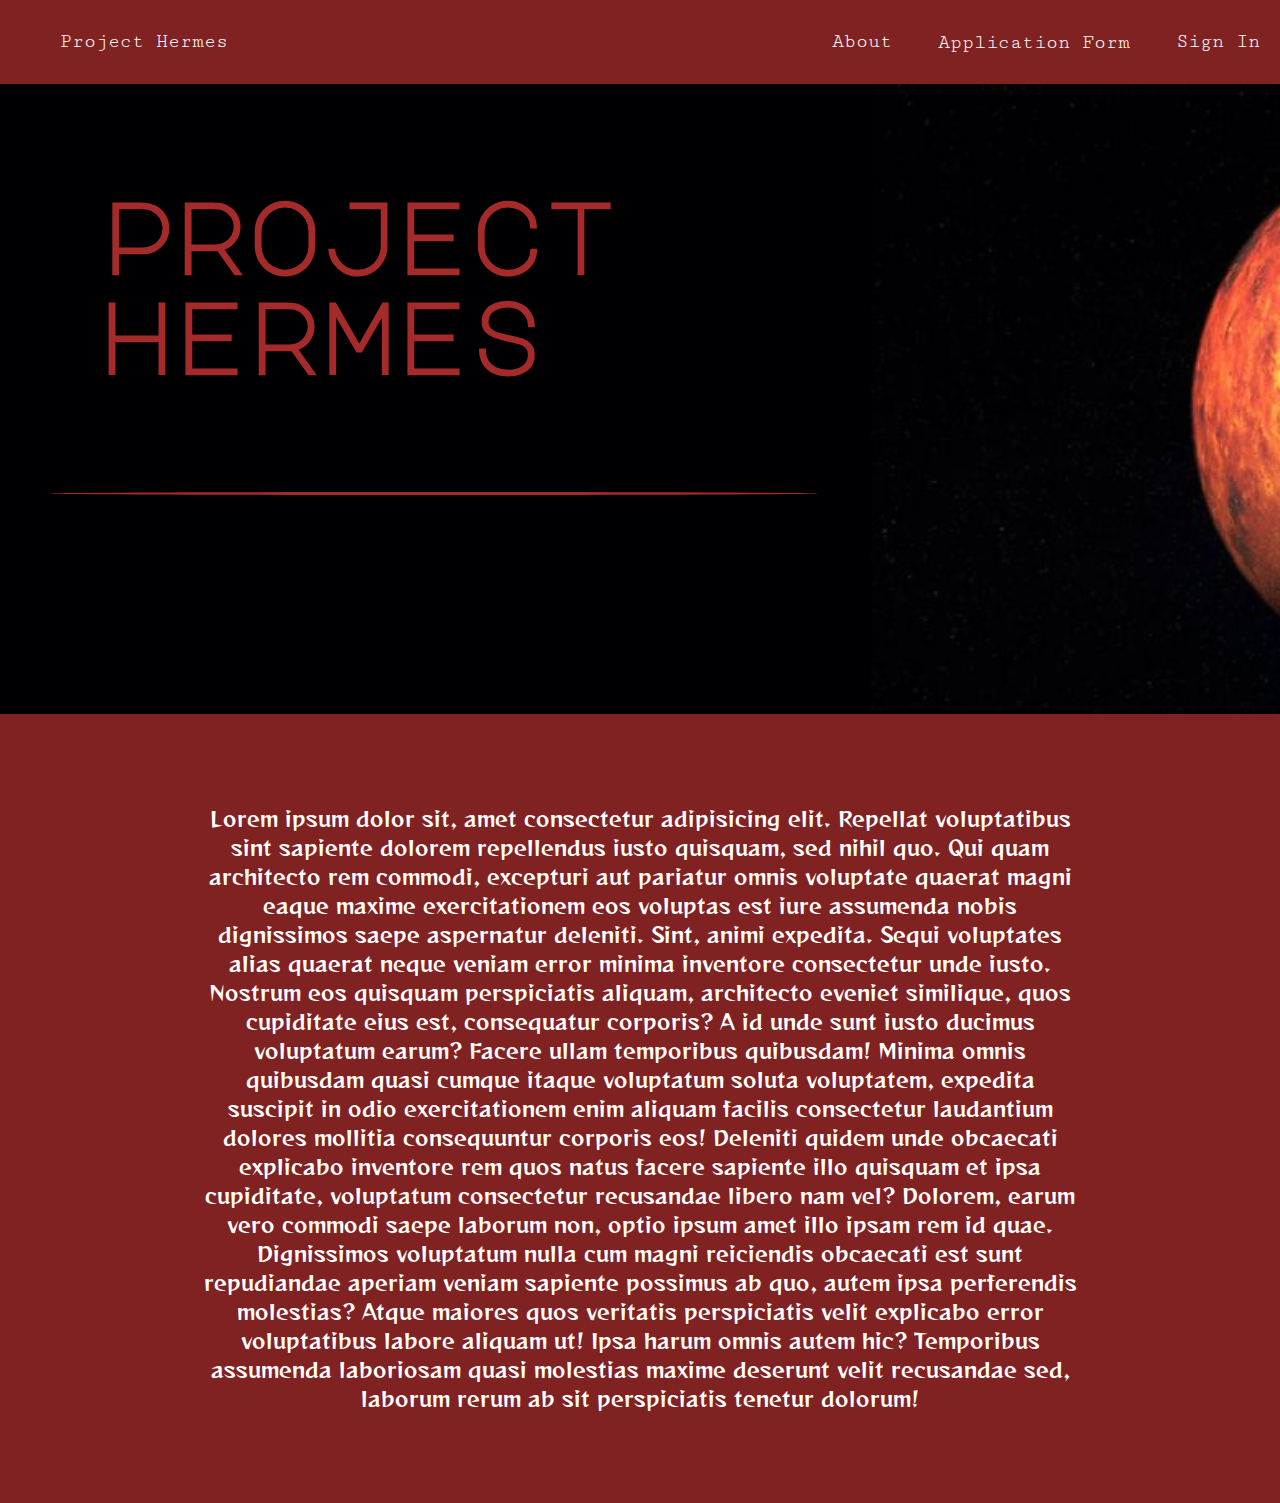
==== index.html @ 304c0268 "Init commit" ====
<!DOCTYPE html>
<html lang="en">

<head>
    <script src="script.js"></script>
    <link href="https://fonts.googleapis.com/css2?family=Cutive+Mono&display=swap" rel="stylesheet">
    <link href="https://fonts.googleapis.com/css2?family=Reggae+One&display=swap" rel="stylesheet">
    <link href="https://fonts.googleapis.com/css2?family=Itim&display=swap" rel="stylesheet">
    <link rel="preconnect" href="https://fonts.gstatic.com">
    <link href="https://fonts.googleapis.com/css2?family=Major+Mono+Display&display=swap" rel="stylesheet">
    <meta charset="UTF-8">
    <meta http-equiv="X-UA-Compatible" content="IE=edge">
    <meta name="viewport" content="width=device-width, initial-scale=1.0">
    <title>Project Hermes | Cosmic Walk</title>
    <link rel="stylesheet" href="style.css">
</head>

<body>
    <div class="mainContent">
        <nav>
            <ul id="navUL">
                <div id="left">
                    <a href="/">
                        <li>Project Hermes</li>
                    </a>
                </div>
                <div id="right">
                    <a href="#main">
                        <li>About</li>
                    </a>
                    <button onclick="authenticate()" id="applyButton">
                        <li>Application Form</li>
                    </button>
                    <a href="sign-in.html">
                        <li>Sign In</li>
                    </a>
                </div>
            </ul>
        </nav>
        <header>
            <h1 id="mainHead">project <br> hermes</h1>
            <hr class="hrHeader">
        </header>
        <div class="main" id="main">
            Lorem ipsum dolor sit, amet consectetur adipisicing elit. Repellat voluptatibus sint sapiente dolorem
            repellendus iusto quisquam, sed nihil quo. Qui quam architecto rem commodi, excepturi aut pariatur omnis
            voluptate quaerat magni eaque maxime exercitationem eos voluptas est iure assumenda nobis dignissimos saepe
            aspernatur deleniti. Sint, animi expedita. Sequi voluptates alias quaerat neque veniam error minima
            inventore
            consectetur unde iusto. Nostrum eos quisquam perspiciatis aliquam, architecto eveniet similique, quos
            cupiditate
            eius est, consequatur corporis? A id unde sunt iusto ducimus voluptatum earum? Facere ullam temporibus
            quibusdam! Minima omnis quibusdam quasi cumque itaque voluptatum soluta voluptatem, expedita suscipit in
            odio
            exercitationem enim aliquam facilis consectetur laudantium dolores mollitia consequuntur corporis eos!
            Deleniti
            quidem unde obcaecati explicabo inventore rem quos natus facere sapiente illo quisquam et ipsa cupiditate,
            voluptatum consectetur recusandae libero nam vel? Dolorem, earum vero commodi saepe laborum non, optio ipsum
            amet illo ipsam rem id quae. Dignissimos voluptatum nulla cum magni reiciendis obcaecati est sunt
            repudiandae
            aperiam veniam sapiente possimus ab quo, autem ipsa perferendis molestias? Atque maiores quos veritatis
            perspiciatis velit explicabo error voluptatibus labore aliquam ut! Ipsa harum omnis autem hic? Temporibus
            assumenda laboriosam quasi molestias maxime deserunt velit recusandae sed, laborum rerum ab sit perspiciatis
            tenetur dolorum!
        </div>
    </div>
    <div id="popUp">
        <div class="logindiv">
            <h1>Login to Apply for Project Hermes</h1>
            <form action="signin.html" id="authForm">
                <input type="text" name="username" id="username" placeholder="Enter Username" autocomplete='off'>
                <input type="password" name="pswd" id="pswd" placeholder="Enter Password" autocomplete="current-password">
                <input onclick="validate()" class="authButton" placeholder="Login" id="submitButton">
            </form>
            <button onclick="goBack()" class="authButton">
                Go Back
            </button>
        </div>
        
    </div>
</body>

</html>
---- style.css ----
* {
    scroll-behavior: smooth;
}
body {
    padding: 0;
    margin: 0;
    background-color: rgba(116, 12, 12, 0.911);

}

#mainHead {
    color: white;
    margin: 0px;
    padding: 100px;
    font-family: 'Major Mono display';
    color: brown;
    font-size: 100px;
}

header {
    background-image: url('header.png');
    background-repeat: no-repeat;
    background-size: cover;
    height: 70vh;
}

.hrHeader {
    background-color: brown;
    height: 3px;
    border: 0px;
    width: 60%;
    border-radius: 50%;
    float: left;
    margin-left: 50px;
}

.main {
    color: white;
    padding: 90px 200px;
    font-family: 'reggae one';
    font-size: 20px;
    text-align: center;
}

nav {
    font-family: 'cutive mono';
    font-size: 20px;
    color: white;
}

#navUL {
    list-style: none;
    display: flex;
    justify-content: space-between;
}
#right {
    display: flex;
}
#right li {
    margin: 10px 20px;
}
#left li {
    margin: 10px 20px;
}
a {
    color: white;
    text-decoration: none;
}

#popUp {
    background-color: rgba(0, 0, 0, 0.377);
    height: 100vh;
    width: 100vw;
    top: 0;
    position: fixed;
    display: none;
    flex-direction: column;
    justify-content: center;
    align-items: center;
    transition-duration: 70ms;
}

.logindiv {
    height: fit-content;
    padding: 30px;
    width: 30%;
    background-color: white;
    border-radius: 10px;
    text-align: center;
}

#authForm input{
    display: flex;
    height: 40px;
    width: 95%;
    background-color: rgba(202, 202, 202, 0.637);
    border: none;
    font-size: 24px;
    padding: 10px;
    margin: 20px 0px;
}

.authButton, #submitButton {
    height: 50px;
    width: 100px;
    background-color: brown;
    font-family: 'itim';
    color: white;
    border: none;
    border-radius: 5px;
    font-size: 19px;
    cursor: pointer;
    margin: 20px;
}

#applyButton {
    background-color: transparent;
    color: white;
    font-family: 'cutive mono';
    font-size: 20px;
    border: none;
    cursor: pointer;
}

#authForm{
    display: flex;
    justify-content: center;
    align-items: center;
    flex-direction: column;
}
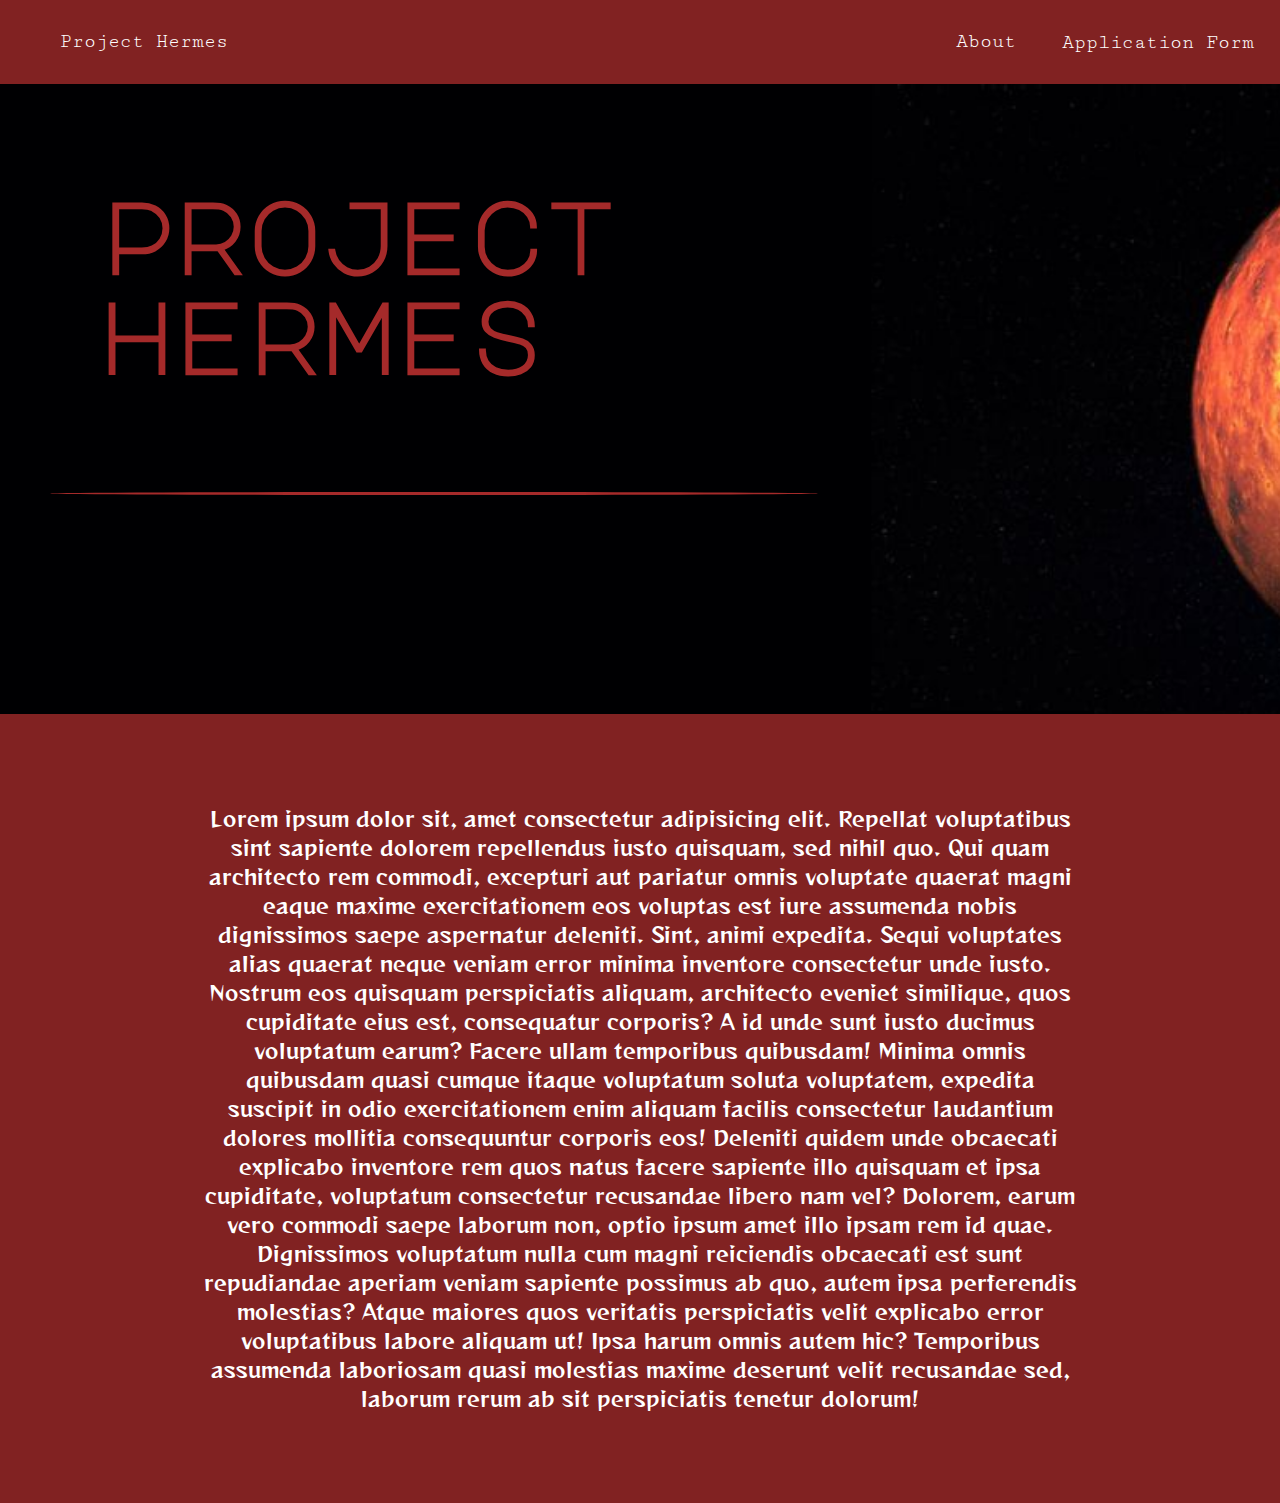
==== commit baab41d6: "added form and more" ====
--- a/index.html
+++ b/index.html
@@ -31,9 +31,7 @@
                     <button onclick="authenticate()" id="applyButton">
                         <li>Application Form</li>
                     </button>
-                    <a href="sign-in.html">
-                        <li>Sign In</li>
-                    </a>
+                
                 </div>
             </ul>
         </nav>
@@ -67,7 +65,7 @@
     <div id="popUp">
         <div class="logindiv">
             <h1>Login to Apply for Project Hermes</h1>
-            <form action="signin.html" id="authForm">
+            <form action="Form.html" id="authForm">
                 <input type="text" name="username" id="username" placeholder="Enter Username" autocomplete='off'>
                 <input type="password" name="pswd" id="pswd" placeholder="Enter Password" autocomplete="current-password">
                 <input onclick="validate()" class="authButton" placeholder="Login" id="submitButton">
--- a/style.css
+++ b/style.css
@@ -89,7 +89,7 @@
     text-align: center;
 }
 
-#authForm input{
+#username, #pswd{
     display: flex;
     height: 40px;
     width: 95%;
@@ -103,14 +103,15 @@
 .authButton, #submitButton {
     height: 50px;
     width: 100px;
-    background-color: brown;
+    background-color: rgb(36, 3, 3);
     font-family: 'itim';
-    color: white;
+    color: rgb(136, 136, 136);
     border: none;
     border-radius: 5px;
     font-size: 19px;
     cursor: pointer;
     margin: 20px;
+    text-align: center;
 }
 
 #applyButton {
@@ -127,4 +128,4 @@
     justify-content: center;
     align-items: center;
     flex-direction: column;
-}
+}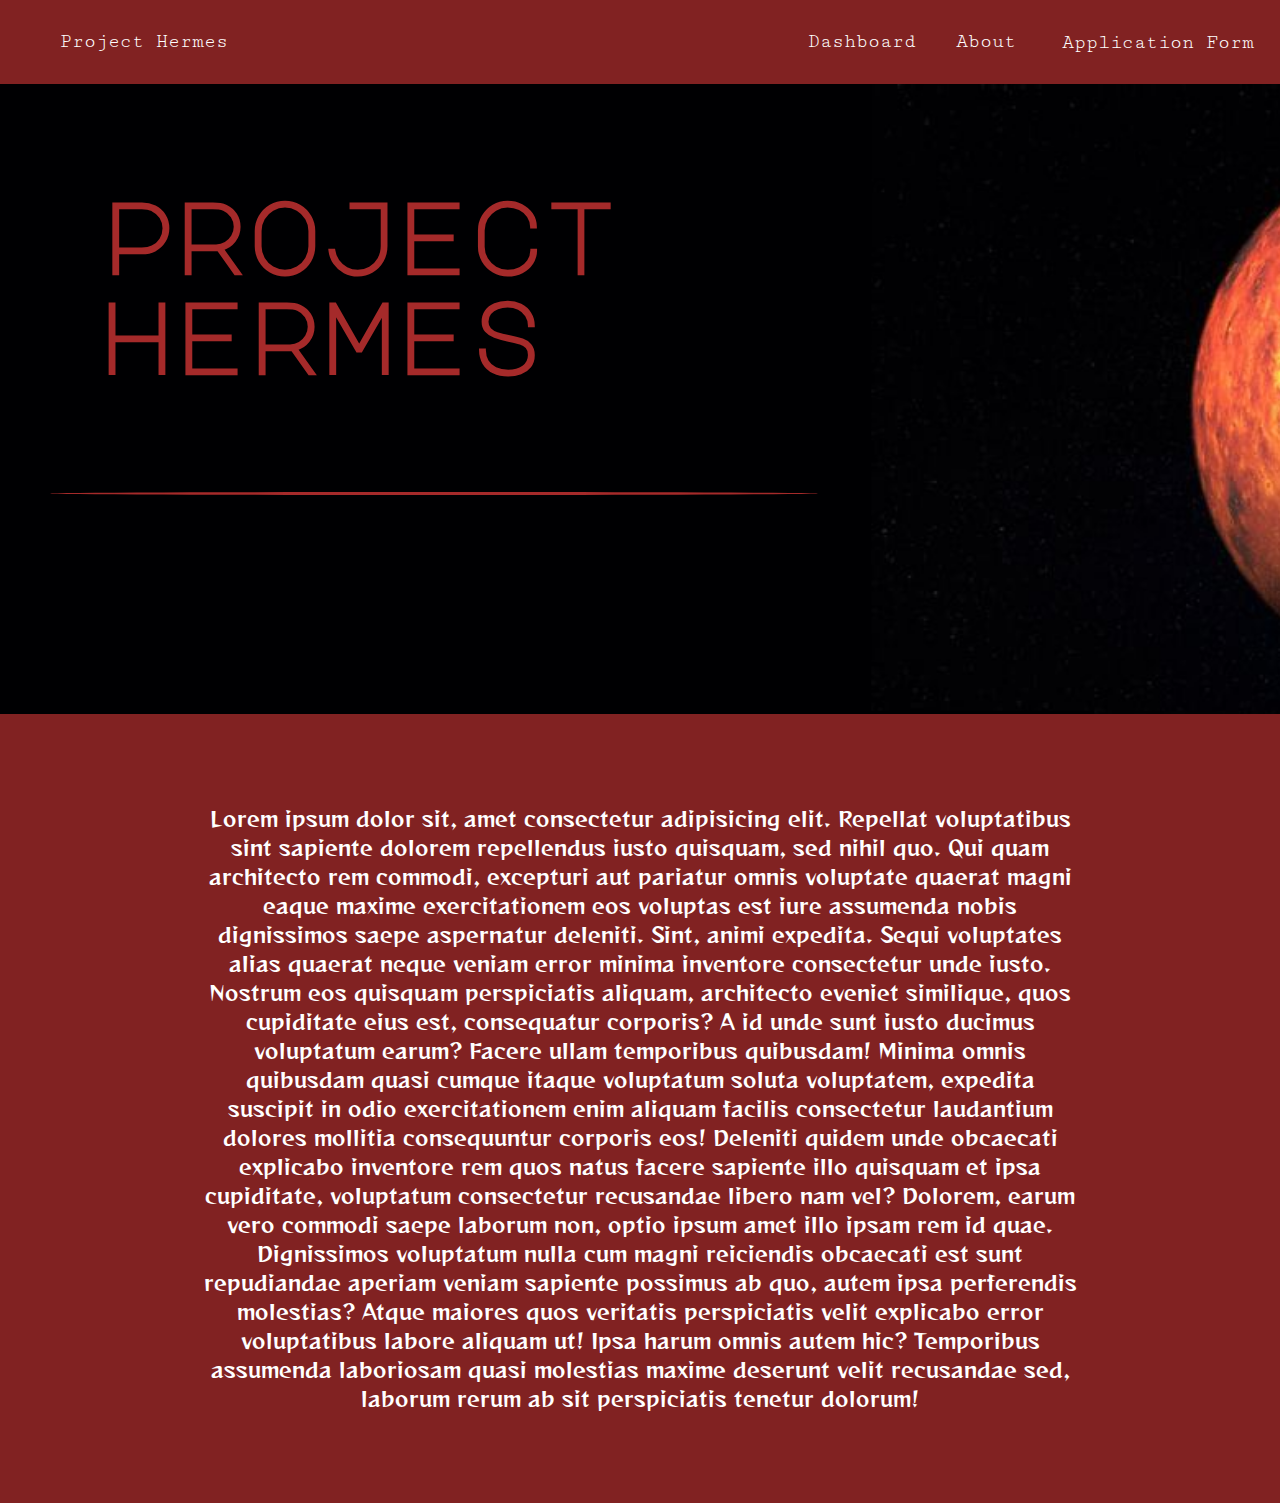
==== commit 3d4f81d1: "Added dashboard" ====
--- a/index.html
+++ b/index.html
@@ -11,8 +11,9 @@
     <meta charset="UTF-8">
     <meta http-equiv="X-UA-Compatible" content="IE=edge">
     <meta name="viewport" content="width=device-width, initial-scale=1.0">
-    <title>Project Hermes | Cosmic Walk</title>
+    <title>Project Hermes Main Page | Cosmic Walk</title>
     <link rel="stylesheet" href="style.css">
+    <script src="https://code.jquery.com/jquery-3.2.1.min.js"></script>
 </head>
 
 <body>
@@ -25,13 +26,16 @@
                     </a>
                 </div>
                 <div id="right">
+                    <a href="/dashboard-login.html">
+                        <li>Dashboard</li>
+                    </a>
                     <a href="#main">
                         <li>About</li>
                     </a>
                     <button onclick="authenticate()" id="applyButton">
                         <li>Application Form</li>
                     </button>
-                
+
                 </div>
             </ul>
         </nav>
@@ -67,16 +71,19 @@
             <h1>Login to Apply for Project Hermes</h1>
             <form action="Form.html" id="authForm">
                 <input type="text" name="username" id="username" placeholder="Enter Username" autocomplete='off'>
-                <input type="password" name="pswd" id="pswd" placeholder="Enter Password" autocomplete="current-password">
-                <input onclick="validate()" class="authButton" placeholder="Login" id="submitButton">
+                <input type="password" name="pswd" id="pswd" placeholder="Enter Password"
+                    autocomplete="current-password">
+                <div onclick="validate()" class="authButton" id="submitButton">Login</div>
             </form>
-            <button onclick="goBack()" class="authButton">
-                Go Back
-            </button>
+            <div style="display: flex; justify-content: center; align-items: center; width: 50%; margin: auto;">
+                <button onclick="goBack()" class="authButton">
+                    Go Back
+                </button>
+                <button class="authButton" onclick="location.href = 'signup.html'">Sign Up</button>
+            </div>
         </div>
-        
+
     </div>
 </body>
 
-</html>
-
+</html>--- a/style.css
+++ b/style.css
@@ -100,7 +100,7 @@
     margin: 20px 0px;
 }
 
-.authButton, #submitButton {
+.authButton {
     height: 50px;
     width: 100px;
     background-color: rgb(36, 3, 3);
@@ -110,8 +110,15 @@
     border-radius: 5px;
     font-size: 19px;
     cursor: pointer;
-    margin: 20px;
+    margin: 20px auto;
     text-align: center;
+    display: flex;
+    justify-content: center;
+    align-items: center;
+}
+
+.authButton:focus {
+    background-color: brown;
 }
 
 #applyButton {
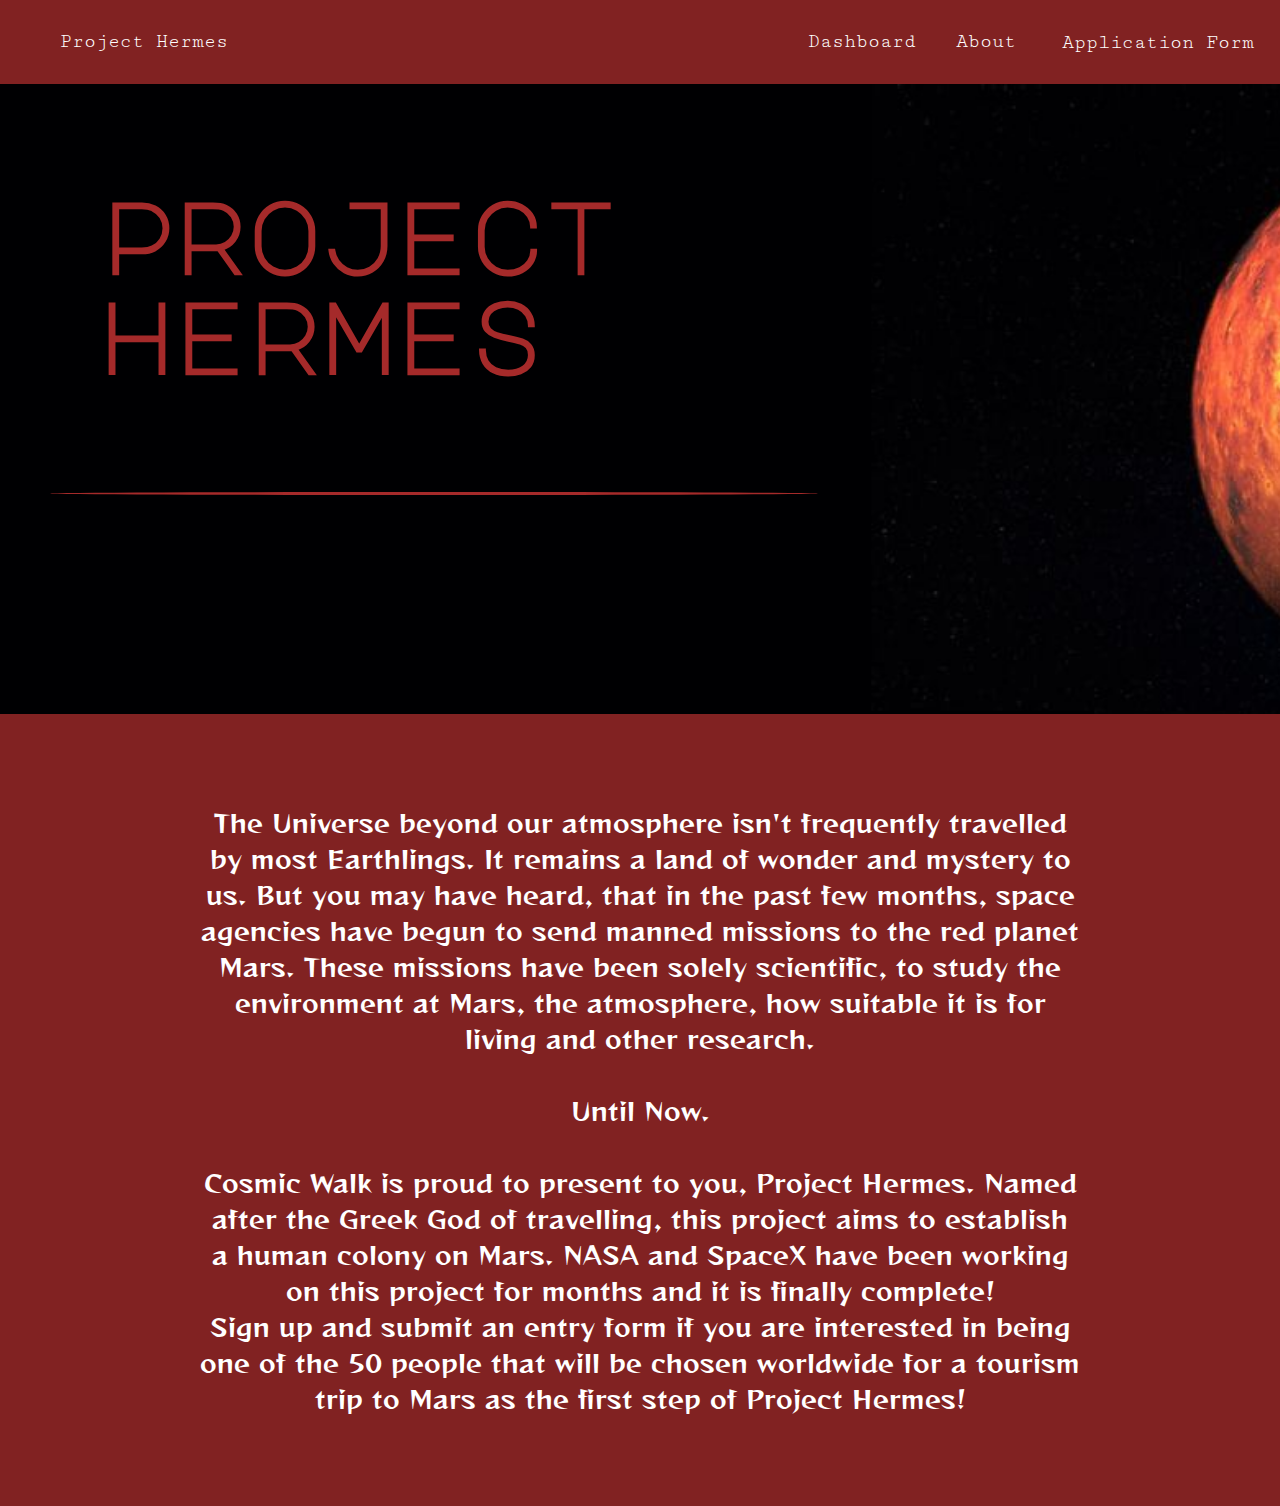
==== commit 839b5f53: "favicon added and about text changed from lorem" ====
--- a/index.html
+++ b/index.html
@@ -3,6 +3,7 @@
 
 <head>
     <script src="script.js"></script>
+    <link rel="shortcut icon" href="logo.png" type="image/x-icon">
     <link href="https://fonts.googleapis.com/css2?family=Cutive+Mono&display=swap" rel="stylesheet">
     <link href="https://fonts.googleapis.com/css2?family=Reggae+One&display=swap" rel="stylesheet">
     <link href="https://fonts.googleapis.com/css2?family=Itim&display=swap" rel="stylesheet">
@@ -44,26 +45,11 @@
             <hr class="hrHeader">
         </header>
         <div class="main" id="main">
-            Lorem ipsum dolor sit, amet consectetur adipisicing elit. Repellat voluptatibus sint sapiente dolorem
-            repellendus iusto quisquam, sed nihil quo. Qui quam architecto rem commodi, excepturi aut pariatur omnis
-            voluptate quaerat magni eaque maxime exercitationem eos voluptas est iure assumenda nobis dignissimos saepe
-            aspernatur deleniti. Sint, animi expedita. Sequi voluptates alias quaerat neque veniam error minima
-            inventore
-            consectetur unde iusto. Nostrum eos quisquam perspiciatis aliquam, architecto eveniet similique, quos
-            cupiditate
-            eius est, consequatur corporis? A id unde sunt iusto ducimus voluptatum earum? Facere ullam temporibus
-            quibusdam! Minima omnis quibusdam quasi cumque itaque voluptatum soluta voluptatem, expedita suscipit in
-            odio
-            exercitationem enim aliquam facilis consectetur laudantium dolores mollitia consequuntur corporis eos!
-            Deleniti
-            quidem unde obcaecati explicabo inventore rem quos natus facere sapiente illo quisquam et ipsa cupiditate,
-            voluptatum consectetur recusandae libero nam vel? Dolorem, earum vero commodi saepe laborum non, optio ipsum
-            amet illo ipsam rem id quae. Dignissimos voluptatum nulla cum magni reiciendis obcaecati est sunt
-            repudiandae
-            aperiam veniam sapiente possimus ab quo, autem ipsa perferendis molestias? Atque maiores quos veritatis
-            perspiciatis velit explicabo error voluptatibus labore aliquam ut! Ipsa harum omnis autem hic? Temporibus
-            assumenda laboriosam quasi molestias maxime deserunt velit recusandae sed, laborum rerum ab sit perspiciatis
-            tenetur dolorum!
+            The Universe beyond our atmosphere isn't frequently travelled by most Earthlings. It remains a land of wonder and mystery to us. But you may have heard, that in the past few months, space agencies have begun to send manned missions to the red planet Mars. These missions have been solely scientific, to study the environment at Mars, the atmosphere, how suitable it is for living and other research. <br><br>
+            Until Now. <br><br>
+            Cosmic Walk is proud to present to you, Project Hermes. Named after the Greek God of travelling, this project aims to establish a human colony on Mars. NASA and SpaceX have been working on this project for months and it is finally complete!
+            <br>
+            Sign up and submit an entry form if you are interested in being one of the 50 people that will be chosen worldwide for a tourism trip to Mars as the first step of Project Hermes!
         </div>
     </div>
     <div id="popUp">
--- a/style.css
+++ b/style.css
@@ -38,7 +38,8 @@
     color: white;
     padding: 90px 200px;
     font-family: 'reggae one';
-    font-size: 20px;
+    font-size: 25px;
+    font-weight:10;
     text-align: center;
 }
 
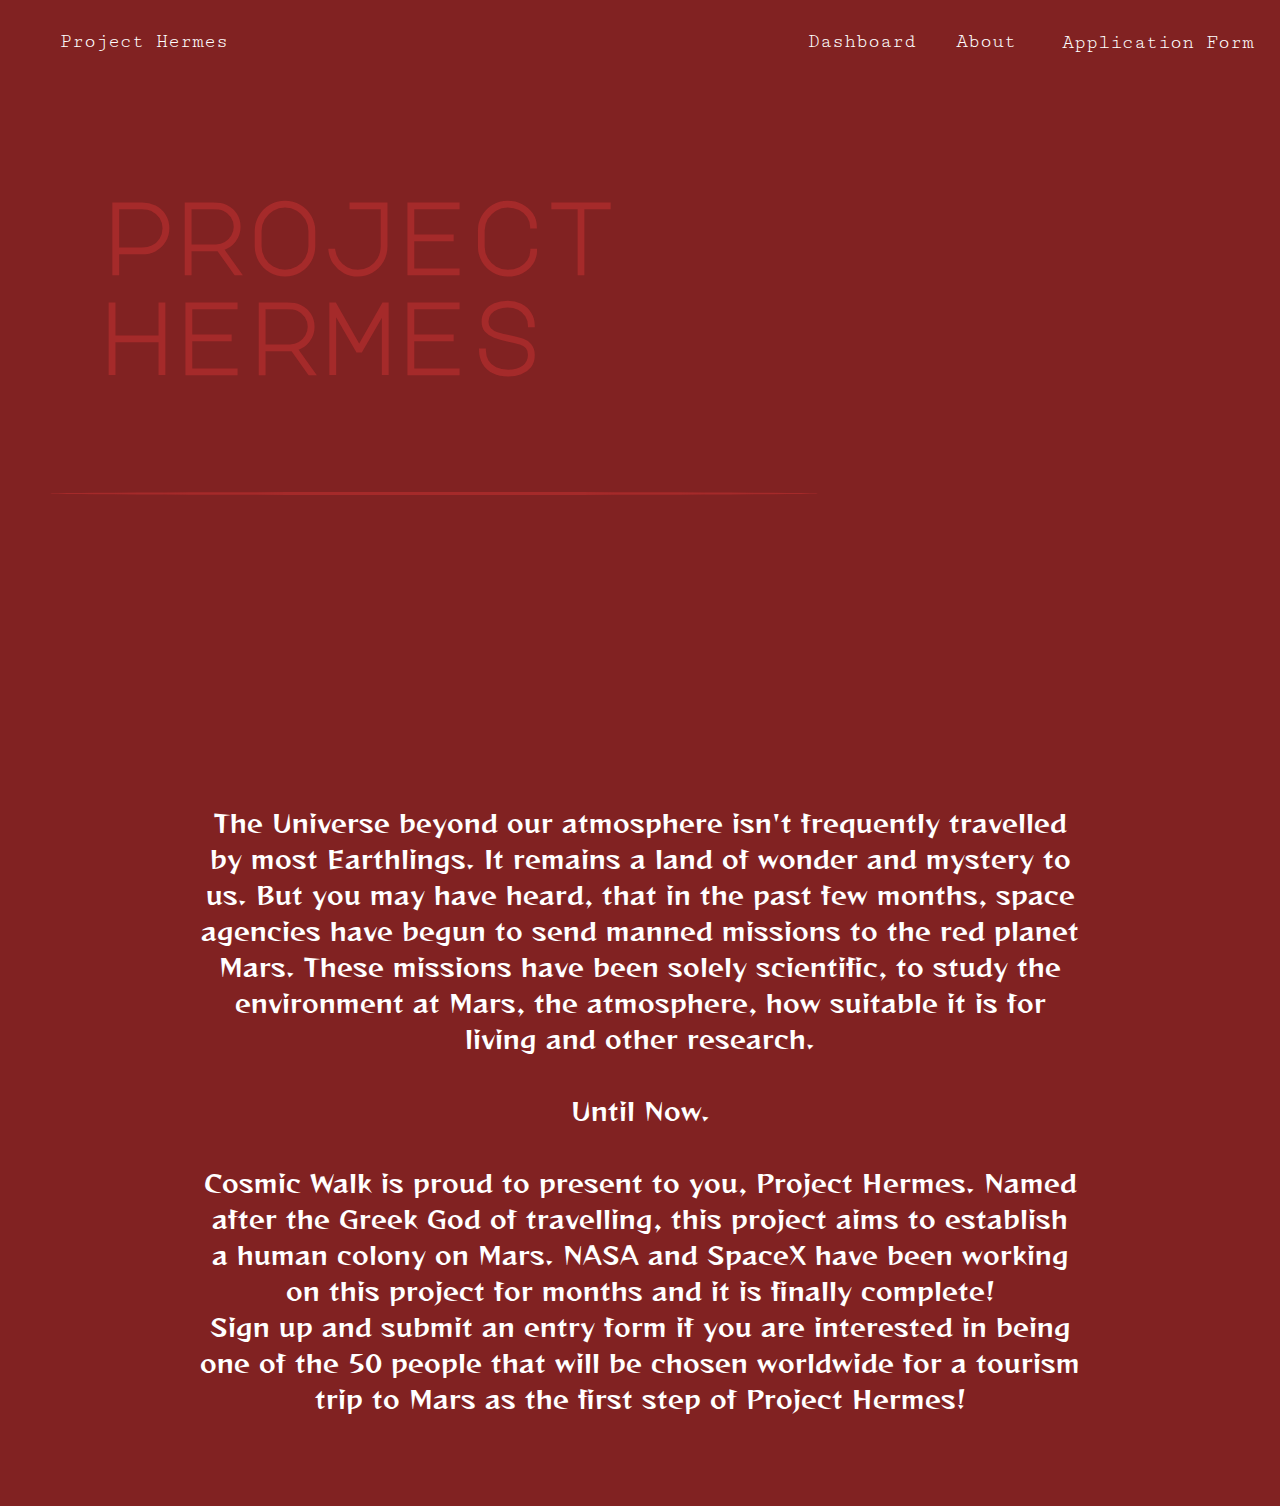
==== commit 85e50b13: "organised files" ====
--- a/index.html
+++ b/index.html
@@ -2,8 +2,8 @@
 <html lang="en">
 
 <head>
-    <script src="script.js"></script>
-    <link rel="shortcut icon" href="logo.png" type="image/x-icon">
+    <script src="js/script.js"></script>
+    <link rel="shortcut icon" href="img/logo.png" type="image/x-icon">
     <link href="https://fonts.googleapis.com/css2?family=Cutive+Mono&display=swap" rel="stylesheet">
     <link href="https://fonts.googleapis.com/css2?family=Reggae+One&display=swap" rel="stylesheet">
     <link href="https://fonts.googleapis.com/css2?family=Itim&display=swap" rel="stylesheet">
@@ -13,8 +13,7 @@
     <meta http-equiv="X-UA-Compatible" content="IE=edge">
     <meta name="viewport" content="width=device-width, initial-scale=1.0">
     <title>Project Hermes Main Page | Cosmic Walk</title>
-    <link rel="stylesheet" href="style.css">
-    <script src="https://code.jquery.com/jquery-3.2.1.min.js"></script>
+    <link rel="stylesheet" href="css/style.css">
 </head>
 
 <body>
--- a/css/style.css
+++ b/css/style.css
@@ -0,0 +1,139 @@
+* {
+    scroll-behavior: smooth;
+}
+body {
+    padding: 0;
+    margin: 0;
+    background-color: rgba(116, 12, 12, 0.911);
+
+}
+
+#mainHead {
+    color: white;
+    margin: 0px;
+    padding: 100px;
+    font-family: 'Major Mono display';
+    color: brown;
+    font-size: 100px;
+}
+
+header {
+    background-image: url('header.png');
+    background-repeat: no-repeat;
+    background-size: cover;
+    height: 70vh;
+}
+
+.hrHeader {
+    background-color: brown;
+    height: 3px;
+    border: 0px;
+    width: 60%;
+    border-radius: 50%;
+    float: left;
+    margin-left: 50px;
+}
+
+.main {
+    color: white;
+    padding: 90px 200px;
+    font-family: 'reggae one';
+    font-size: 25px;
+    font-weight:10;
+    text-align: center;
+}
+
+nav {
+    font-family: 'cutive mono';
+    font-size: 20px;
+    color: white;
+}
+
+#navUL {
+    list-style: none;
+    display: flex;
+    justify-content: space-between;
+}
+#right {
+    display: flex;
+}
+#right li {
+    margin: 10px 20px;
+}
+#left li {
+    margin: 10px 20px;
+}
+a {
+    color: white;
+    text-decoration: none;
+}
+
+#popUp {
+    background-color: rgba(0, 0, 0, 0.377);
+    height: 100vh;
+    width: 100vw;
+    top: 0;
+    position: fixed;
+    display: none;
+    flex-direction: column;
+    justify-content: center;
+    align-items: center;
+    transition-duration: 70ms;
+}
+
+.logindiv {
+    height: fit-content;
+    padding: 30px;
+    width: 30%;
+    background-color: white;
+    border-radius: 10px;
+    text-align: center;
+}
+
+#username, #pswd{
+    display: flex;
+    height: 40px;
+    width: 95%;
+    background-color: rgba(202, 202, 202, 0.637);
+    border: none;
+    font-size: 24px;
+    padding: 10px;
+    margin: 20px 0px;
+}
+
+.authButton {
+    height: 50px;
+    width: 100px;
+    background-color: rgb(36, 3, 3);
+    font-family: 'itim';
+    color: rgb(136, 136, 136);
+    border: none;
+    border-radius: 5px;
+    font-size: 19px;
+    cursor: pointer;
+    margin: 20px auto;
+    text-align: center;
+    display: flex;
+    justify-content: center;
+    align-items: center;
+}
+
+.authButton:focus {
+    background-color: brown;
+}
+
+#applyButton {
+    background-color: transparent;
+    color: white;
+    font-family: 'cutive mono';
+    font-size: 20px;
+    border: none;
+    cursor: pointer;
+}
+
+#authForm{
+    display: flex;
+    justify-content: center;
+    align-items: center;
+    flex-direction: column;
+}